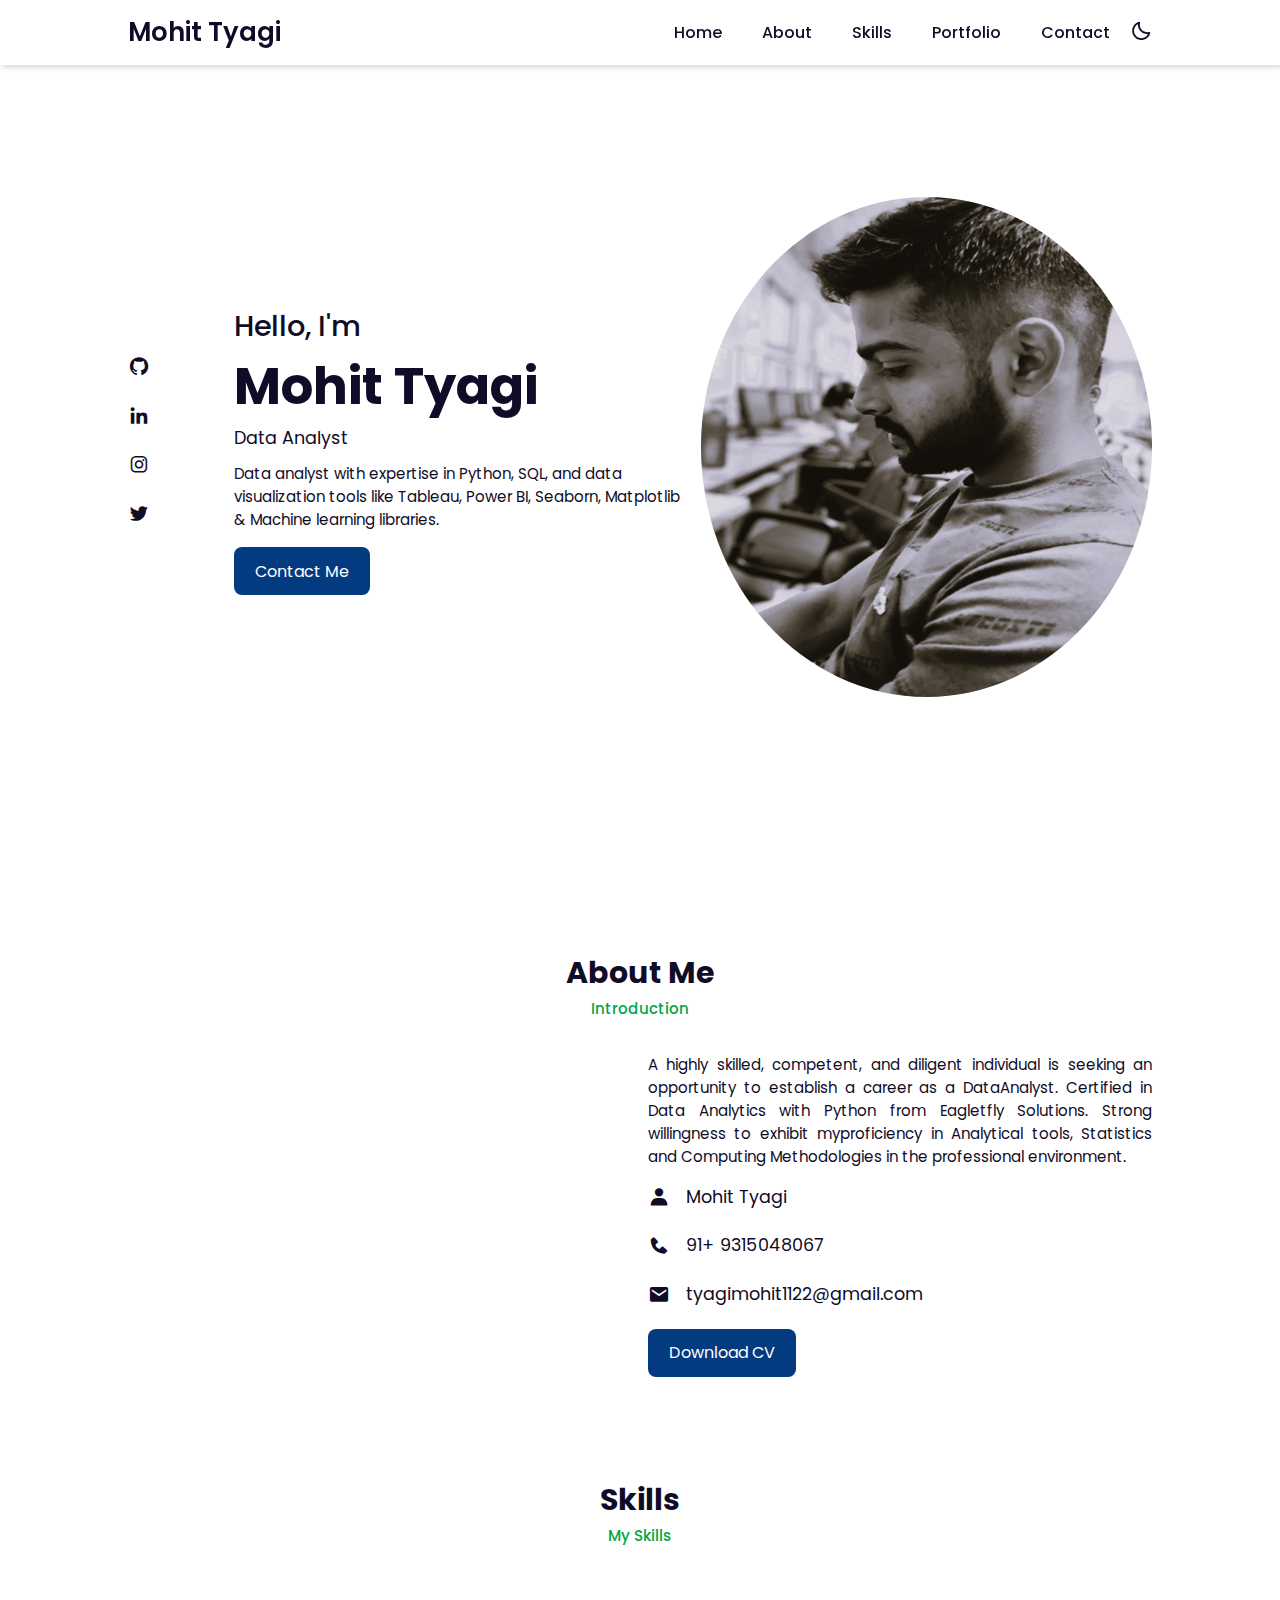
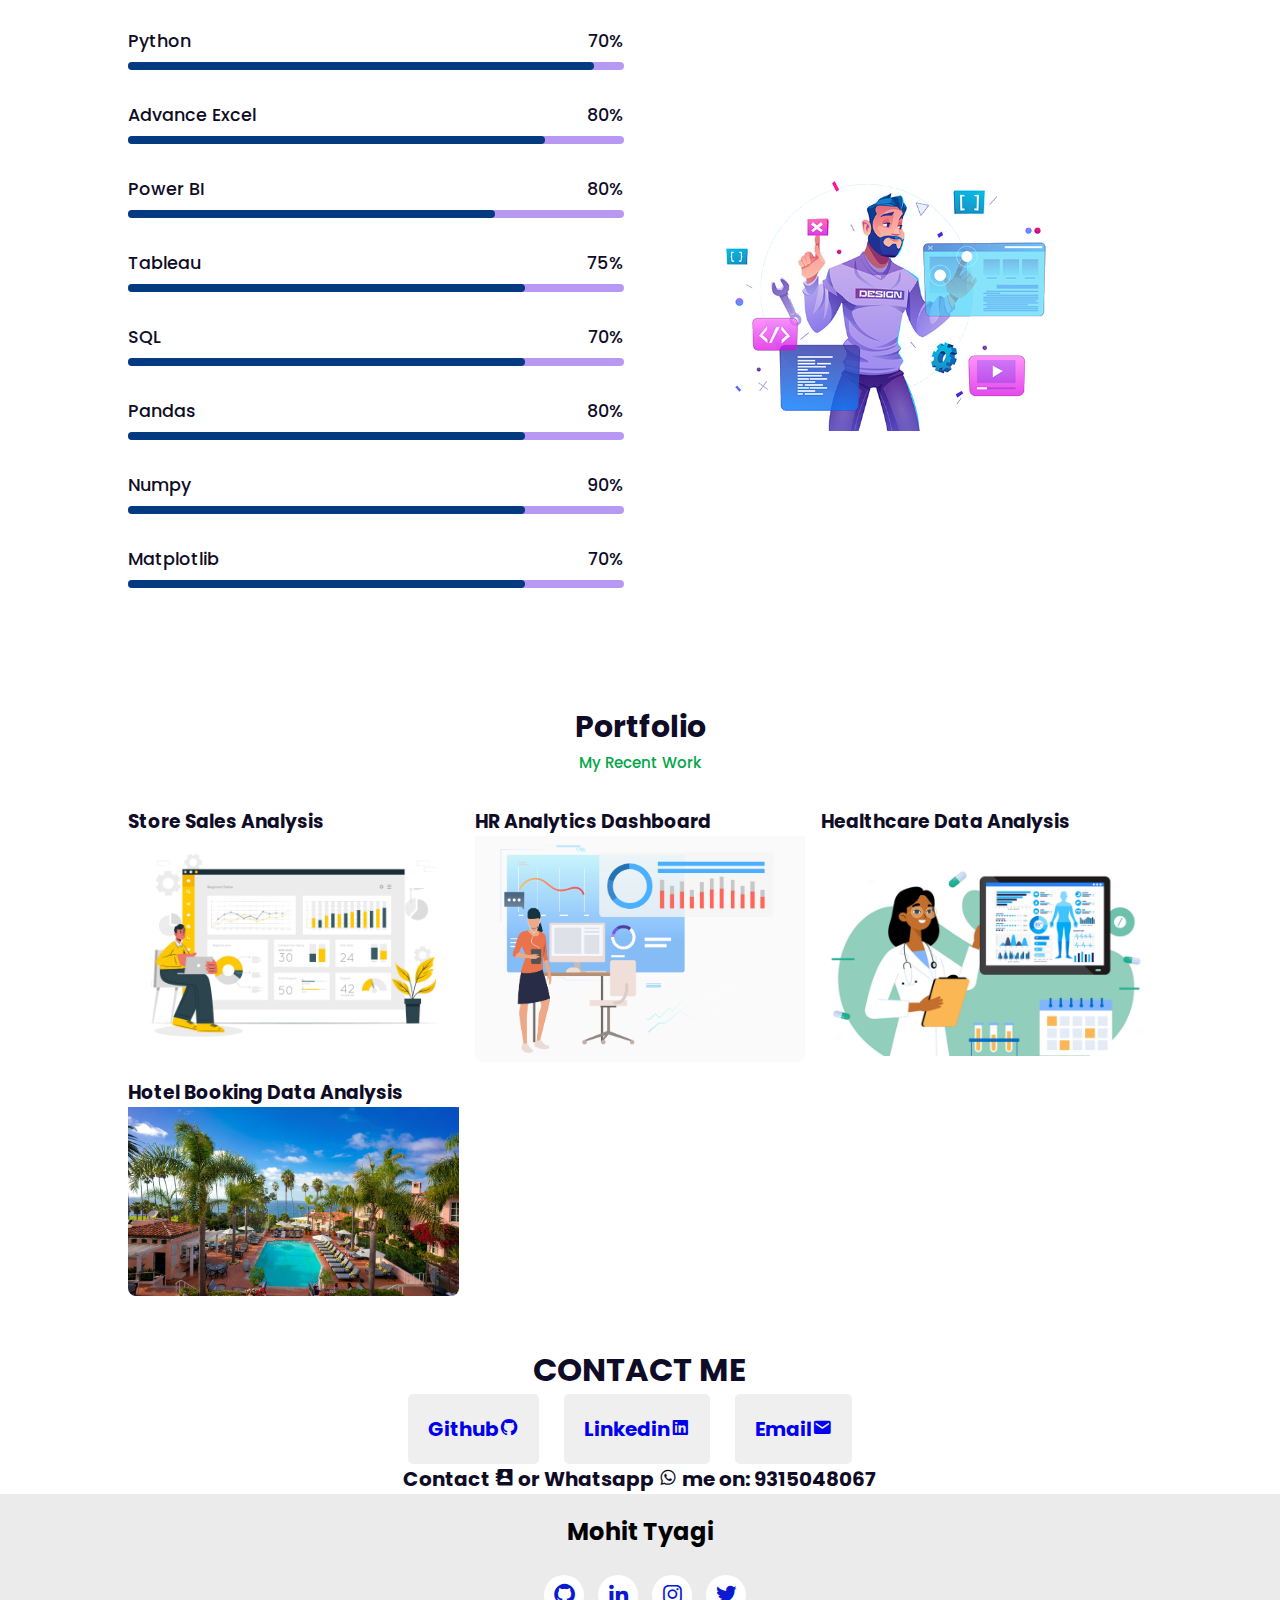
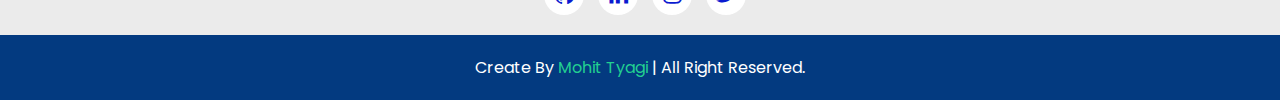
==== Portfolio/index.html @ dcdd5f5b "Add files via upload" ====
<!DOCTYPE html>
<html lang="en">
<head>
    <meta charset="UTF-8">
    <meta http-equiv="X-UA-Compatible" content="IE=edge">
    <meta name="viewport" content="width=device-width, initial-scale=1.0">
    <title>Portfolio Website</title>
    <!-- Link To CSS -->
    <link rel="stylesheet" href="style.css">
    <!-- Box Icons -->
    <link rel="stylesheet" href="https://cdn.jsdelivr.net/npm/boxicons@latest/css/boxicons.min.css">
 
</head>
<body>
    <!-- Navbar -->
    <header>
        <a href="#" class="logo">Mohit Tyagi</a>
 
        <div class="bx bx-menu" id="menu-icon"></div>
 
        <ul class="navbar">
            <li><a href="#home">Home</a></li>
            <li><a href="#about">About</a></li>
            <li><a href="#skills">Skills</a></li>
            <li><a href="#portfolio">Portfolio</a></li>
            <li><a href="#contact">Contact</a></li>
            <div class="bx bx-moon" id="darkmode"></div>
        </ul>
    </header>
    <!-- Home -->
 
    <section class="home" id="home">
        <div class="social">
            <a href="https://github.com/MohitT12", target="_blank"><i class='bx bxl-github'></i></a>
            <a href="https://www.linkedin.com/in/mohittyagi1122", target="_blank"><i class='bx bxl-linkedin'></i></a>
            <a href="https://instagram.com/mohit__tyagi__?igshid=ZDdkNTZiNTM=", target="_blank"><i class='bx bxl-instagram' ></i></a>
            <a href="https://twitter.com/mohittyagi1122", target="_blank"><i class='bx bxl-twitter' ></i></i></a>

        </div>
        <div class="home-img">
            <img src="Images/SAVE_20191021_151346.jpg" alt="">
        </div>
        <div class="home-text">
            <span>Hello, I'm</span>
            <h1>Mohit Tyagi</h1>
            <h2>Data Analyst</h2>
            <p>Data analyst with expertise in Python, SQL, and data visualization tools like Tableau, Power BI, Seaborn, Matplotlib & Machine learning libraries.</p>
            <a href="#contact" class="btn">Contact Me</a>
        </div>
 
    </section>
    <!-- About -->
    <section class="about" id="about">
        <div class="heading">
            <h2>About Me</h2>
            <span>Introduction</span>
        </div>
        <!-- About Content -->
        <div class="about-container">
            <div class="about-img">
                <img src="" alt="">
            </div>
            <div class="about-text">
                <p>A highly skilled, competent, and diligent individual is seeking an opportunity to establish a career as a DataAnalyst. Certified in Data Analytics with Python from Eagletfly Solutions. Strong willingness to exhibit myproficiency in Analytical tools, Statistics and Computing Methodologies in the professional environment.</p>
                <div class="information">
                    <!-- Box 1 -->
                    <div class="info-box">
                        <i class='bx bxs-user' ></i>
                        <span>Mohit Tyagi</span>
                    </div>
                    <!-- Box 2 -->
                    <div class="info-box">
                        <i class='bx bxs-phone' ></i>
                        <span>91+ 9315048067</span>
                    </div>
                    <!-- Box 3 -->
                    <div class="info-box">
                        <i class='bx bxs-envelope' ></i>
                        <span>tyagimohit1122@gmail.com</span>
                    </div>
                </div>
                <a href="Images/Mohit_Resume.pdf" download class="btn">Download CV</a>
            </div>
        </div>
    </section>
    <!-- Skills -->
    <section class="skills" id="skills">
        <div class="heading">
            <h2>Skills</h2>
            <span>My Skills</span>
        </div>
        <!-- Skills Content -->
        <div class="skills-container">
            <div class="bars">
                <!-- Box 1 -->
                <div class="bars-box">
                    <h3>Python</h3>
                    <span>70%</span>
                    <div class="light-bar"></div>
                    <div class="percent-bar html-bar"></div>
                </div>
                <!-- Box 2 -->
                <div class="bars-box">
                    <h3>Advance Excel</h3>
                    <span>80%</span>
                    <div class="light-bar"></div>
                    <div class="percent-bar css-bar"></div>
                </div>
                <!-- Box 3 -->
                <div class="bars-box">
                    <h3>Power BI</h3>
                    <span>80%</span>
                    <div class="light-bar"></div>
                    <div class="percent-bar js-bar"></div>
                </div>
                <!-- Box 4 -->
                <div class="bars-box">
                    <h3>Tableau</h3>
                    <span>75%</span>
                    <div class="light-bar"></div>
                    <div class="percent-bar react-bar"></div>
                </div>
                <!-- Box 5 -->
                <div class="bars-box">
                    <h3>SQL</h3>
                    <span>70%</span>
                    <div class="light-bar"></div>
                    <div class="percent-bar react-bar"></div>
                </div>
                <!-- Box 6 -->
                <div class="bars-box">
                    <h3>Pandas</h3>
                    <span>80%</span>
                    <div class="light-bar"></div>
                    <div class="percent-bar react-bar"></div>
                </div>
                <!-- Box 7 -->
                <div class="bars-box">
                    <h3>Numpy</h3>
                    <span>90%</span>
                    <div class="light-bar"></div>
                    <div class="percent-bar react-bar"></div>
                </div>
                <!-- Box 8 -->
                <div class="bars-box">
                    <h3>Matplotlib</h3>
                    <span>70%</span>
                    <div class="light-bar"></div>
                    <div class="percent-bar react-bar"></div>
                </div>
            </div>
            <div class="skills-img">
                <img src="Images\123.png" alt="">
            </div>
        </div>
 
    </section>
    <!-- Services -->
    
    <!-- Portfolio -->
    <section class="portfolio" id="portfolio">
        <div class="heading">
            <h2>Portfolio</h2>
            <span>My Recent Work</span>
        </div>
        <div class="portfolio-content">
            <div class="portfolio-img">
                <h3>Store Sales Analysis</h3>
                <a href="https://github.com/MohitT12/Store-Sales-Data-Analysis" target="_blank"><img src="Images\4720780.jpg" alt=""></a>
            </div>
            <div class="portfolio-img">
                <h3>HR Analytics Dashboard</h3>
                <a href="https://public.tableau.com/app/profile/mohit.tyagi2062/viz/HRAnalysticsDashboard_16780109000450/HRAnalytics" target="_blank"><img src="Images\21466.jpg" alt=""></a>
            </div>
            <div class="portfolio-img">
                <h3>Healthcare Data Analysis</h3>
                <a href="https://github.com/MohitT12/Data-Analysis-using-python/blob/main/Healthcare%20EDA%20Project.ipynb" target="_blank"><img src="Images\tinywow_image5_17472789.png" alt=""></a>
            </div>
            <div class="portfolio-img">
                <h3>Hotel Booking Data Analysis</h3>
                <a href="https://github.com/MohitT12/Hotel-Booking-Data-Analysis" target="_blank"><img src="Images\donald-teel-CFyJZMDyJJY-unsplash.jpg" alt=""></a>
            </div>
            <div class="portfolio-img">
                <img src="blog-7.jpg" alt="">
            </div>
            
        </div>
    </section>
    <!-- Contact -->
    <div id="contact">
        <h1>CONTACT ME</h1>
        <button><a href="https://github.com/MohitT12", target="_blank">Github<i class='bx bxl-github'></i><span></span></a></button>
        <button><a href="https://www.linkedin.com/in/mohittyagi1122", target="_blank">Linkedin<i class='bx bxl-linkedin-square'></i><span></span></a></button>
        <button><a href="mailto: tyagimohit1122@gmail.com", target="_blank">Email<i class='bx bxs-envelope'></i><span></span></a></button>
        <p>Contact <i class='bx bxs-contact'></i> or Whatsapp <i class='bx bxl-whatsapp' ></i> me on: 9315048067</p>
    </div>
    <!-- Footer -->
    <div class="footer">
        <h2>Mohit Tyagi</h2>
        <div class="footer-social">
            <a href="https://github.com/MohitT12", target="_blank"><i class='bx bxl-github'></i></a>
            <a href="https://www.linkedin.com/in/mohittyagi1122"><i class='bx bxl-linkedin'></i></a>
            <a href="https://instagram.com/mohit__tyagi__?igshid=ZDdkNTZiNTM="><i class='bx bxl-instagram' ></i></a>
            <a href="https://twitter.com/mohittyagi1122"><i class='bx bxl-twitter' ></i></i></a>
        </div>
 
    </div>
    <!-- Copyright -->
    <div class="copyright">
        <p>Create By <a href="">Mohit Tyagi</a> | All Right Reserved.</p>
    </div>
 
 
 
    <!-- Link To JS -->
    <script src="script.js"></script>
</body>
</html>
---- Portfolio/style.css ----
/* Google Fonts */
@import url("https://fonts.googleapis.com/css2?family=Poppins:wght@200;300;400;500;600;700&display=swap");
* {
  margin: 0;
  padding: 0;
  box-sizing: border-box;
  list-style: none;
  text-decoration: none;
  scroll-behavior: smooth;
  scroll-padding-top: 2rem;
  font-family: "Poppins", sans-serif;
}
:root {
  --main-color: #033a80;
  --bg-color: #fff;
  --text-color: #0f0c27;
  --hover: hsl(260, 100%, 51%);
 
  --big-font: 3.2rem;
  --medium-font: 1.8rem;
  --p-font: 0.941rem;
}
section {
  padding: 50px 10%;
}
body.active {
  --text-color: #fff;
  --bg-color: #0f0c27;
}
body {
  background: var(--bg-color);
  color: var(--text-color);
}
*::selection {
  color: var(--bg-color);
  background: var(--main-color);
}
.heading {
  text-align: center;
}
.heading h2 {
  font-size: 30px;
}
 
.heading span {
  font-size: var(--p-font);
  color: rgb(2, 166, 70);
}
header {
  position: fixed;
  width: 100%;
  top: 0;
  right: 0;
  z-index: 1000;
  display: flex;
  align-items: center;
  justify-content: space-between;
  background: var(--bg-color);
  padding: 13px 10%;
  transition: 0.2s;
  box-shadow: -3px -3px 7px #ffffff73,
				2px 2px 5px rgba(94, 104, 121, 0.288);
}
header.shadow {
  box-shadow: 0 0 4px rgb(14 55 54 / 15%);
}
.logo {
  font-size: 1.61rem;
  font-weight: 600;
  color: var(--text-color);
}
.navbar {
  display: flex;
}
.navbar a {
  font-size: 1rem;
  padding: 10px 20px;
  color: var(--text-color);
  font-weight: 500;
}
.navbar a:hover {
  color: var(--hover);
}
#menu-icon {
  font-size: 24px;
  cursor: pointer;
  z-index: 10001;
  display: none;
}
#darkmode {
  font-size: 22px;
  cursor: pointer;
}
.home {
  position: relative;
  width: 100%;
  min-height: 100vh;
  display: grid;
  grid-template-columns: 0.2fr 1fr 1fr;
  align-items: center;
  gap: 1rem;
}
.home-img {
  order: 3;
}
.home-img img {
  width: 100%;
  border-radius: 50%;
  height: 500px;
}

.home-img img:hover{
  box-shadow: 0 0 2px 1px rgba(0, 140, 186, 0.5);
}

.home-text span {
  font-size: var(--medium-font);
  font-weight: 500;
}
.home-text h1 {
  font-size: var(--big-font);
}
.home-text h2 {
  font-size: 1.1rem;
  font-weight: 400;
}
.home-text p {
  font-size: var(--p-font);
  font-weight: 400;
  margin: 0.7rem 0 1rem;
}
.social {
  display: flex;
  flex-direction: column;
}
.social a {
  margin-bottom: 1rem;
  font-size: 22px;
  color: var(--text-color);
}
.social a:hover {
  color: var(--hover);
}
.btn {
  display: inline-block;
  background: var(--main-color);
  color: #fff;
  padding: 0.7rem 1.3rem;
  border-radius: 0.5rem;
}
.btn:hover {
  background: var(--hover);
}
 

.about-container {
  display: grid;
  grid-template-columns: repeat(2, 1fr);
  gap: 1rem;
  margin-top: 2rem;
}
 
.about-img img {
  width: 80%;
  border-radius: 0.5rem;
}
.about-text p {
  font-size: var(--p-font);
  font-weight: 400;
  text-align: justify;
}
.information {
  margin: 1rem 0 1.4rem;
}
.information .info-box {
  display: flex;
  align-items: center;
  margin-bottom: 1.4rem;
}
.information .info-box .bx {
  font-size: 22px;
}
.information .info-box span {
  font-weight: 400;
  margin-left: 1rem;
}
.skills-container {
  display: grid;
  grid-template-columns: repeat(2, 1fr);
  align-items: center;
  gap: 2rem;
  margin-top: 4rem;
}
.skills-img img {
  width: 80%;
  padding-left: 4rem;
  object-position: center;
}
.bars-box {
  position: relative;
  display: flex;
  justify-content: space-between;
  align-items: center;
  padding: 1rem 0;
  margin-bottom: 1rem;
}
.bars-box h3,
span {
  font-size: 1.1rem;
  font-weight: 500;
}
.light-bar {
  position: absolute;
  bottom: 0;
  left: 0;
  width: 100%;
  height: 0.5rem;
  background: hsla(260, 100%, 44%, 0.4);
  border-radius: 0.5rem;
}
.percent-bar {
  position: absolute;
  bottom: 0;
  left: 0;
  height: 0.5rem;
  background: var(--main-color);
  border-radius: 0.5rem;
}
.html-bar {
  width: 94%;
}
.css-bar {
  width: 84%;
}
.js-bar {
  width: 74%;
}
.react-bar {
  width: 80%;
}
.services-content {
  display: grid;
  grid-template-columns: repeat(auto-fit, minmax(200px, auto));
  justify-content: center;
  gap: 1rem;
  margin-top: 2rem;
}
.services-box {
  padding: 20px;
  width: 260px;
  display: flex;
  flex-direction: column;
  align-items: center;
  text-align: center;
  border-radius: 0.5rem;
  border-bottom: 2px solid var(--main-color);
  box-shadow: 0 2px 7px rgb(14 55 54 / 15%);
}
.services-box:hover{
 background-color: #02225a;
}

.services-box h3 {
  font-size: 1rem;
  font-weight: 600;
  margin: 0.7rem 0 0.4rem;
}
.services-box:hover h3{
  color: #fff;
}
.services-box .bx {
  padding-top: 2rem;
  font-size: 54px;
  color: var(--main-color);
}
.services-box:hover .bx{
  color: #22cf91;
}
.services-box a {
  color: var(--main-color);
  font-size: var(--p-font);
  font-weight: 500;
}
.services-box:hover a{
  color: #8b8a8f;
}
.portfolio-content {
  display: grid;
  grid-template-columns: repeat(auto-fit, minmax(280px, auto));
  gap: 1rem;
  margin-top: 2rem;
}
.portfolio-img {
  overflow: hidden;
  border-radius: 0.5rem;
}
.portfolio-img img {
  width: 100%;
  display: block;
}
.portfolio-img img:hover {
  transform: scale(1.1);
  transition: 1s;
}
.contact-form {
  display: grid;
  place-items: center;
  margin-top: 2rem;
}
.contact-form form {
  display: flex;
  flex-direction: column;
  width: 650px;
}
form input,
textarea {
  padding: 15px;
  border-radius: 0.5rem;
  width: 100%;
  border: none;
  outline: none;
  background: hsla(260, 100%, 44%, 0.1);
  margin-bottom: 1rem;
  color: var(--text-color);
}
form input::placeholder,
textarea::placeholder {
  color: var(--text-color);
}
form textarea {
  resize: none;
  height: 200px;
}
.contact-button {
  width: 160px;
  cursor: pointer;
  background: #2768d9;
  color: #fff;
  justify-content: center;
  text-transform: uppercase;
  letter-spacing: 1px;
  margin-left: 35%;
}
.contact-button:hover {
  background: var(--hover);
}
.footer {
  display: grid;
  place-items: center;
  padding: 20px;
  background: #ebebeb;
  color: #000;
}
.footer h2 {
  font-size: 1.5rem;
  margin-bottom: 1.6rem;
}
.footer-social a i{
  color: rgb(10, 26, 208);
  font-size: 25px;
  margin-left: 10px;
  text-align: center;
  line-height: 40px;
  background-color: #fff;
  border-radius: 50%;
  width: 40px;
  height: 40px;
}
.copyright {
  padding: 20px;
  background: var(--main-color);
  text-align: center;
  color: #fff;
}
.copyright a{
  color: #22cf91;
}
/* Making Responsive */
@media (max-width: 991px) {
  header {
    padding: 18px 4%;
  }
  section {
    padding: 50px 4%;
  }
}
@media (max-width: 881px) {
  :root {
    --big-font: 2.7rem;
    --medium-font: 1.4rem;
  }
}
@media (max-width: 768px) {
  :root {
    --big-font: 2.4rem;
    --medium-font: 1.2rem;
  }
  header {
    padding: 11px 4%;
  }
  #menu-icon {
    display: initial;
    color: var(--text-color);
  }
  header .navbar {
    position: absolute;
    top: -500px;
    left: 0;
    right: 0;
    display: flex;
    flex-direction: column;
    background: var(--bg-color);
    box-shadow: 0 4px 4px rgb(0 0 0 / 10%);
    transition: 0.2s ease;
    text-align: center;
  }
  .navbar.active {
    top: 100%;
  }
  .navbar a {
    padding: 1.5rem;
    display: block;
    background: var(--bg-color);
  }
  #darkmode {
    position: absolute;
    top: 1.4rem;
    right: 2rem;
  }
  .scroll-down {
    display: none;
  }
  .home {
    grid-template-columns: 0.5fr 3fr;
  }
  .home-text {
    grid-column: 1/3;
    padding-left: 1.4rem;
  }
  .home-img {
    order: initial;
  }
  .about-container {
    grid-template-columns: 1fr;
  }
  .about-img {
    display: flex;
    justify-content: center;
  }
  .skills-container {
    grid-template-columns: 1fr;
  }
  .skills-img img {
    padding-left: 0;
  }
  .skills-img {
    padding-top: 2rem;
    display: flex;
    justify-content: center;
  }
  .contact-form form{
    width: 300px;
  }
  .contact-button{
    margin-left: 25%;
  }
}

#contact{
  height: 50%;
  width: 40%;
  margin: auto;
  text-align: center;
  font-family:system-ui, -apple-system, BlinkMacSystemFont, 'Segoe UI', Roboto, Oxygen, Ubuntu, Cantarell, 'Open Sans', 'Helvetica Neue', sans-serif;
}

#contact>button{
  margin-right: 20px;
  padding: 20px;
  border: none;
  border-radius: 5px;
}

#contact>button>a{
  text-decoration: none;
  font-size: 20px;
  font-weight: bold;
}

#contact>button:hover{
  background-color: blue;
}

#contact>button:hover *{
  color:white;
}

#contact>p{
  font-size: 20px;
  font-weight: bolder;
}

@media (max-width: 340px) {
  :root {
    --big-font: 1.7rem;
    --medium-font: 1.1rem;
  }
  .home-text span {
    font-size: 1rem;
  }
  .home-text h2 {
    font-size: 0.9rem;
    font-weight: 500;
  }
  .information .info-box span {
    font-size: 1rem;
  }
  .portfolio-content {
    grid-template-columns: repeat(auto-fit, minmax(200px, auto));
  }
  .contact-form form{
    width: 300px;
  }
  .contact-button{
    margin-left: 25%;
  }
}
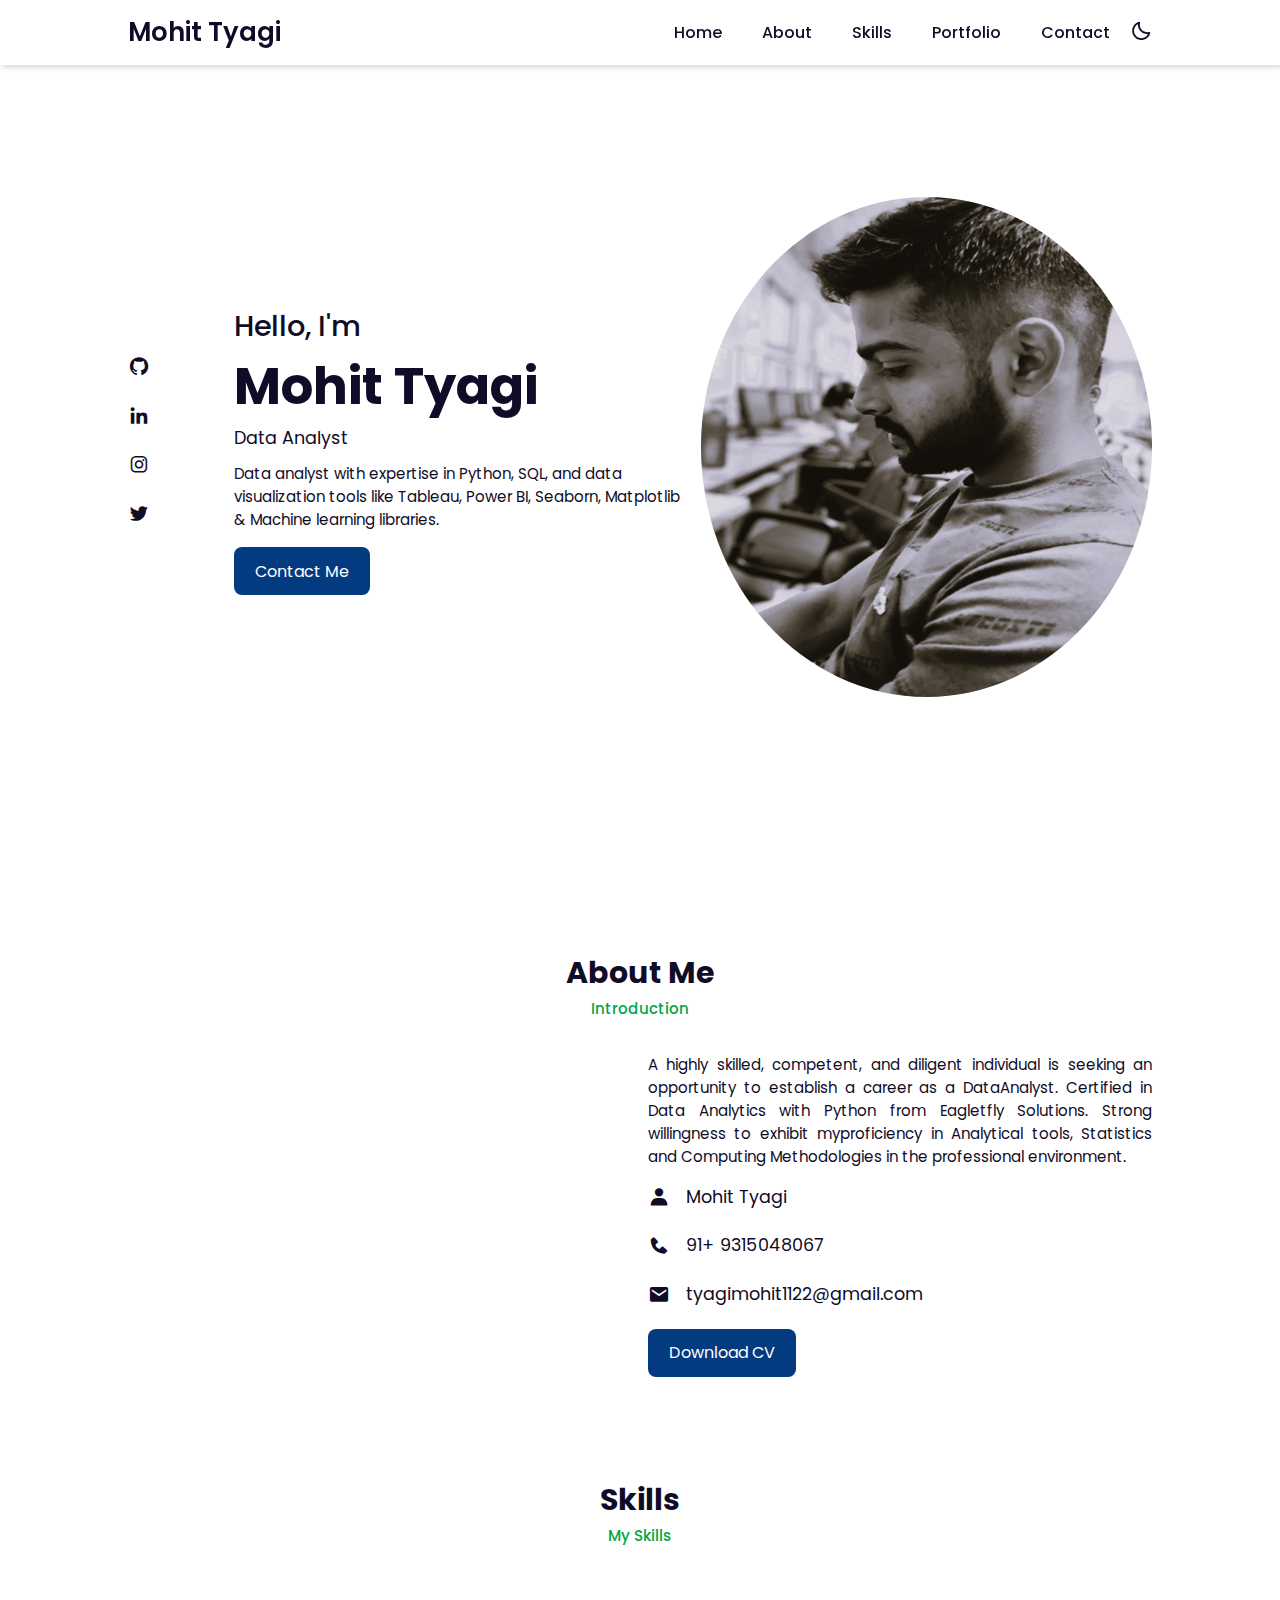
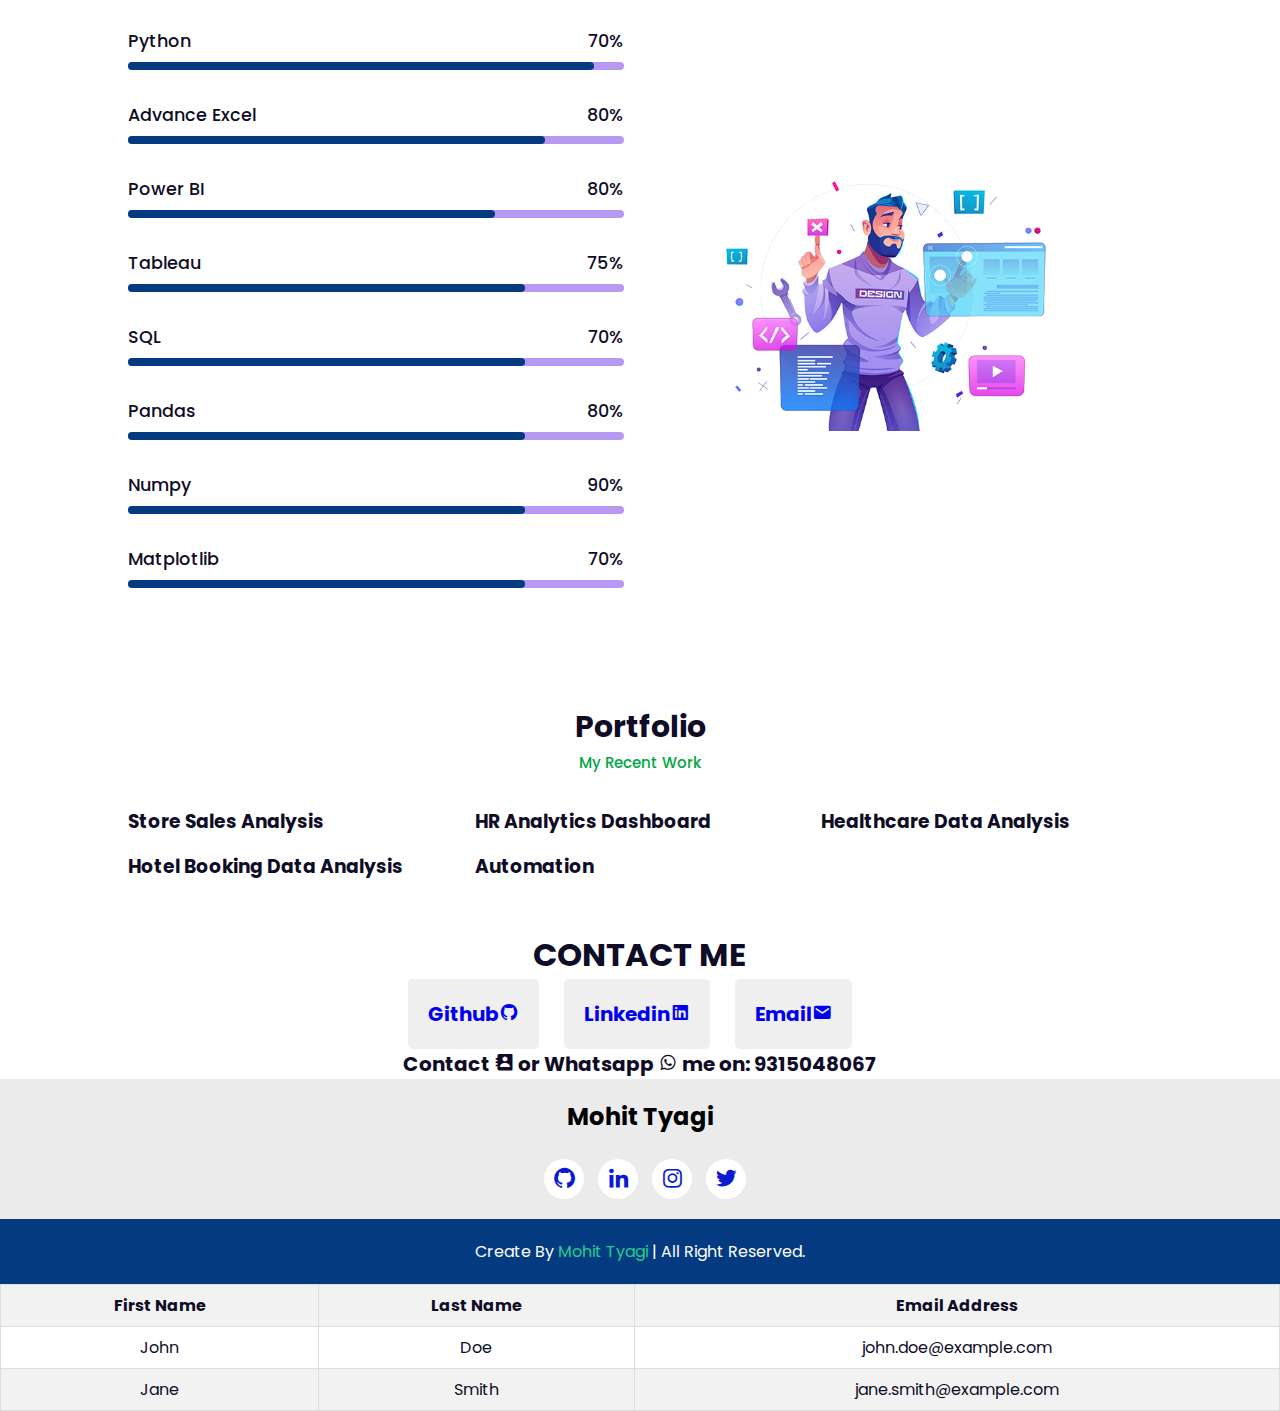
==== commit cb3e1ecb: "Add files via upload" ====
--- a/Portfolio/index.html
+++ b/Portfolio/index.html
@@ -7,6 +7,7 @@
     <title>Portfolio Website</title>
     <!-- Link To CSS -->
     <link rel="stylesheet" href="style.css">
+    
     <!-- Box Icons -->
     <link rel="stylesheet" href="https://cdn.jsdelivr.net/npm/boxicons@latest/css/boxicons.min.css">
  
@@ -79,7 +80,7 @@
                         <span>tyagimohit1122@gmail.com</span>
                     </div>
                 </div>
-                <a href="Images/Mohit_Resume.pdf" download class="btn">Download CV</a>
+                <a href="Images/MohitTyagi.pdf" download class="btn">Download CV</a>
             </div>
         </div>
     </section>
@@ -155,8 +156,7 @@
         </div>
  
     </section>
-    <!-- Services -->
-    
+
     <!-- Portfolio -->
     <section class="portfolio" id="portfolio">
         <div class="heading">
@@ -166,22 +166,23 @@
         <div class="portfolio-content">
             <div class="portfolio-img">
                 <h3>Store Sales Analysis</h3>
-                <a href="https://github.com/MohitT12/Store-Sales-Data-Analysis" target="_blank"><img src="Images\4720780.jpg" alt=""></a>
+                <a href="https://github.com/MohitT12/Store-Sales-Data-Analysis" target="_blank"><img src="https://img.freepik.com/free-vector/people-analyzing-growth-charts_23-2148866843.jpg?size=626&ext=jpg&ga=GA1.1.583165773.1681112926&semt=ais" alt=""></a>
             </div>
             <div class="portfolio-img">
                 <h3>HR Analytics Dashboard</h3>
-                <a href="https://public.tableau.com/app/profile/mohit.tyagi2062/viz/HRAnalysticsDashboard_16780109000450/HRAnalytics" target="_blank"><img src="Images\21466.jpg" alt=""></a>
+                <a href="https://public.tableau.com/app/profile/mohit.tyagi2062/viz/HRAnalysticsDashboard_16780109000450/HRAnalytics" target="_blank"><img src="https://img.freepik.com/free-vector/global-trading-stock-market-analysis-international-commerce-statistics-analyzing-economic-globalization-environment-data-analytics-concept_335657-751.jpg?size=626&ext=jpg&ga=GA1.1.583165773.1681112926&semt=ais" alt=""></a>
             </div>
             <div class="portfolio-img">
                 <h3>Healthcare Data Analysis</h3>
-                <a href="https://github.com/MohitT12/Data-Analysis-using-python/blob/main/Healthcare%20EDA%20Project.ipynb" target="_blank"><img src="Images\tinywow_image5_17472789.png" alt=""></a>
+                <a href="https://github.com/MohitT12/Data-Analysis-using-python/blob/main/Healthcare%20EDA%20Project.ipynb" target="_blank"><img src="https://img.freepik.com/free-photo/medical-banner-with-doctor-patient_23-2149611238.jpg?size=626&ext=jpg&ga=GA1.1.583165773.1681112926&semt=ais" alt=""></a>
             </div>
             <div class="portfolio-img">
                 <h3>Hotel Booking Data Analysis</h3>
-                <a href="https://github.com/MohitT12/Hotel-Booking-Data-Analysis" target="_blank"><img src="Images\donald-teel-CFyJZMDyJJY-unsplash.jpg" alt=""></a>
-            </div>
-            <div class="portfolio-img">
-                <img src="blog-7.jpg" alt="">
+                <a href="https://github.com/MohitT12/Hotel-Booking-Data-Analysis" target="_blank"><img src="https://img.freepik.com/free-vector/business-people-with-thumb-up-modern-trendy-lifestyle-hotel_335657-2474.jpg?size=626&ext=jpg&ga=GA1.1.583165773.1681112926&semt=ais" alt=""></a>
+            </div>
+            <div class="portfolio-img">
+                <h3>Automation</h3>
+                <a href="https://github.com/MohitT12/Instagram-Automation" target="_blank"><img src="https://img.freepik.com/premium-vector/abstract-wireframe-low-polygonal-3d-gears_127544-1123.jpg?size=626&ext=jpg&ga=GA1.1.583165773.1681112926&semt=sph" alt=""></a>
             </div>
             
         </div>
@@ -209,6 +210,29 @@
     <div class="copyright">
         <p>Create By <a href="">Mohit Tyagi</a> | All Right Reserved.</p>
     </div>
+
+    <table>
+        <thead>
+          <tr>
+            <th>First Name</th>
+            <th>Last Name</th>
+            <th>Email Address</th>
+          </tr>
+        </thead>
+        <tbody>
+          <tr>
+            <td>John</td>
+            <td>Doe</td>
+            <td>john.doe@example.com</td>
+          </tr>
+          <tr>
+            <td>Jane</td>
+            <td>Smith</td>
+            <td>jane.smith@example.com</td>
+          </tr>
+        </tbody>
+      </table>
+      
  
  
  
--- a/Portfolio/style.css
+++ b/Portfolio/style.css
@@ -524,4 +524,25 @@
   .contact-button{
     margin-left: 25%;
   }
-}+}
+
+table {
+  border-collapse: collapse;
+  width: 100%;
+  text-align: center;
+}
+
+th {
+  background-color: #f2f2f2;
+  border: 1px solid #ddd;
+  padding: 8px;
+}
+
+td {
+  border: 1px solid #ddd;
+  padding: 8px;
+}
+
+tr:nth-child(even) {
+  background-color: #f2f2f2;
+}
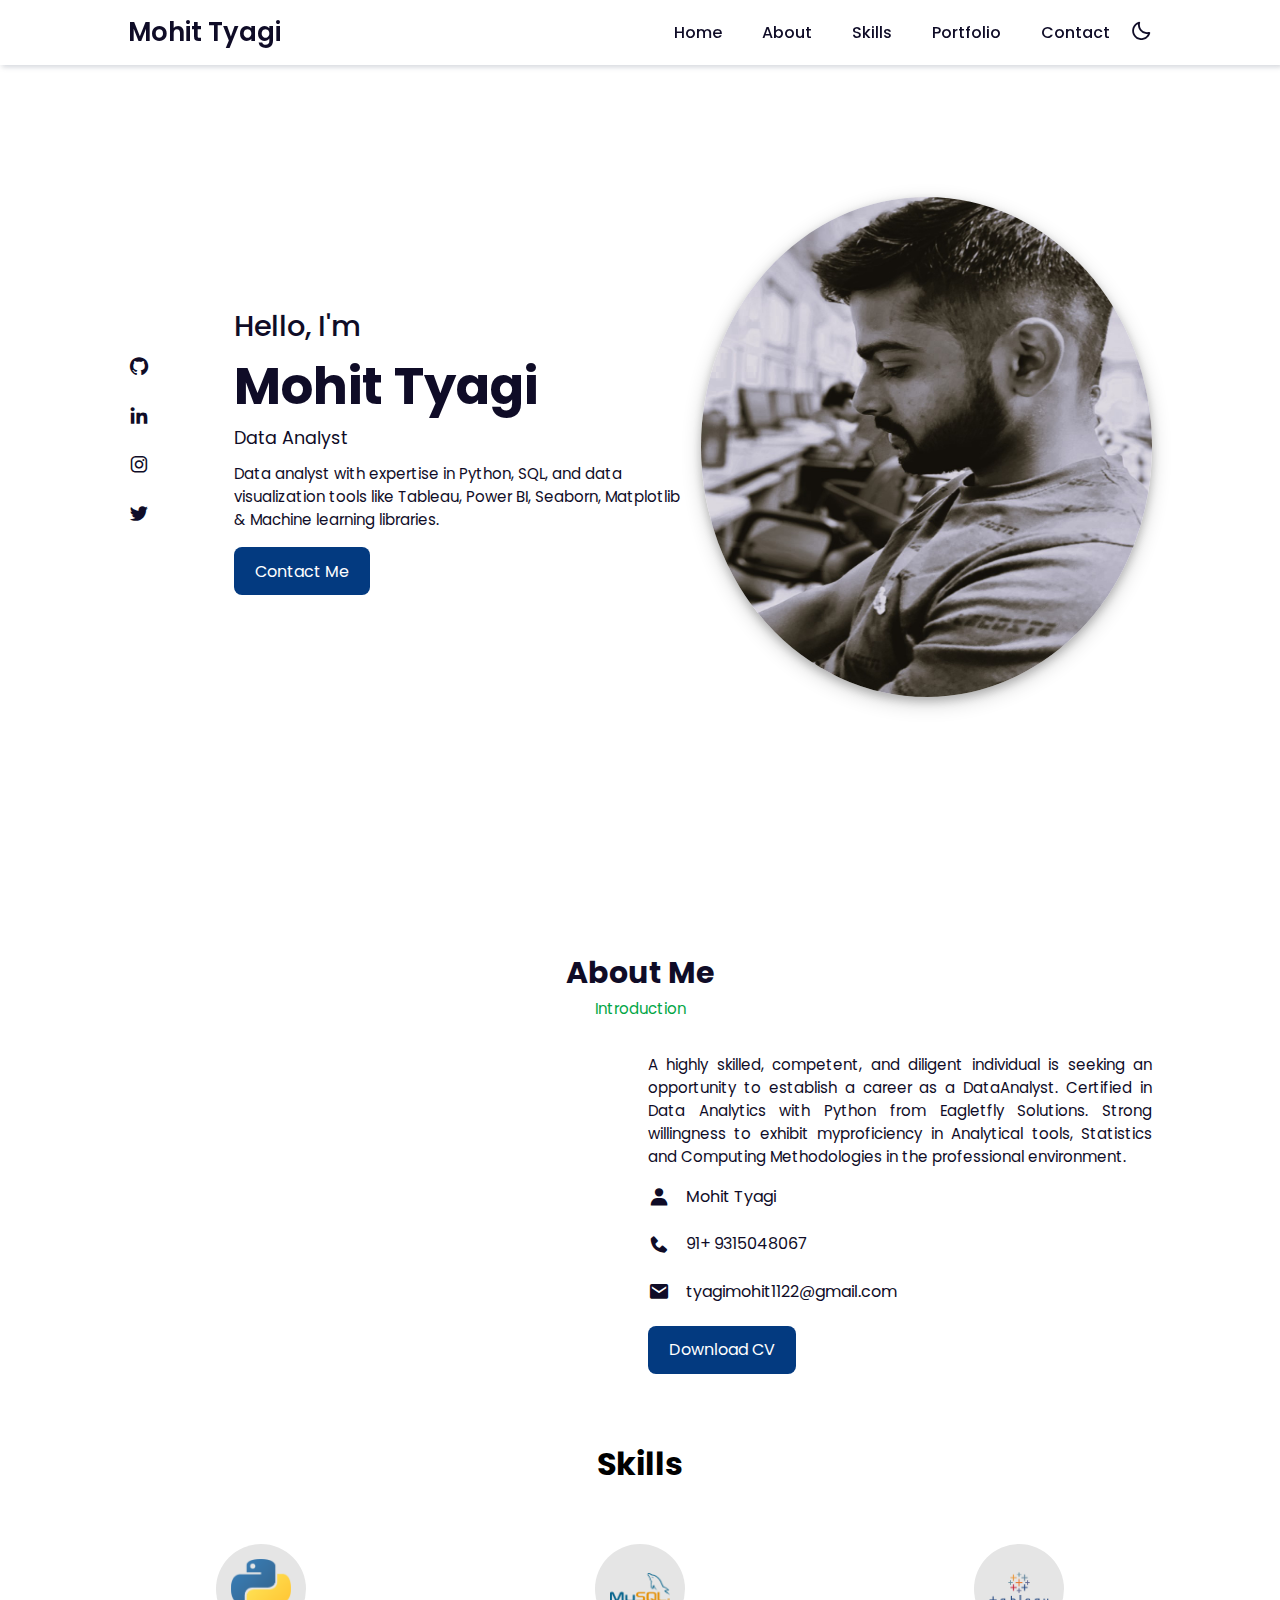
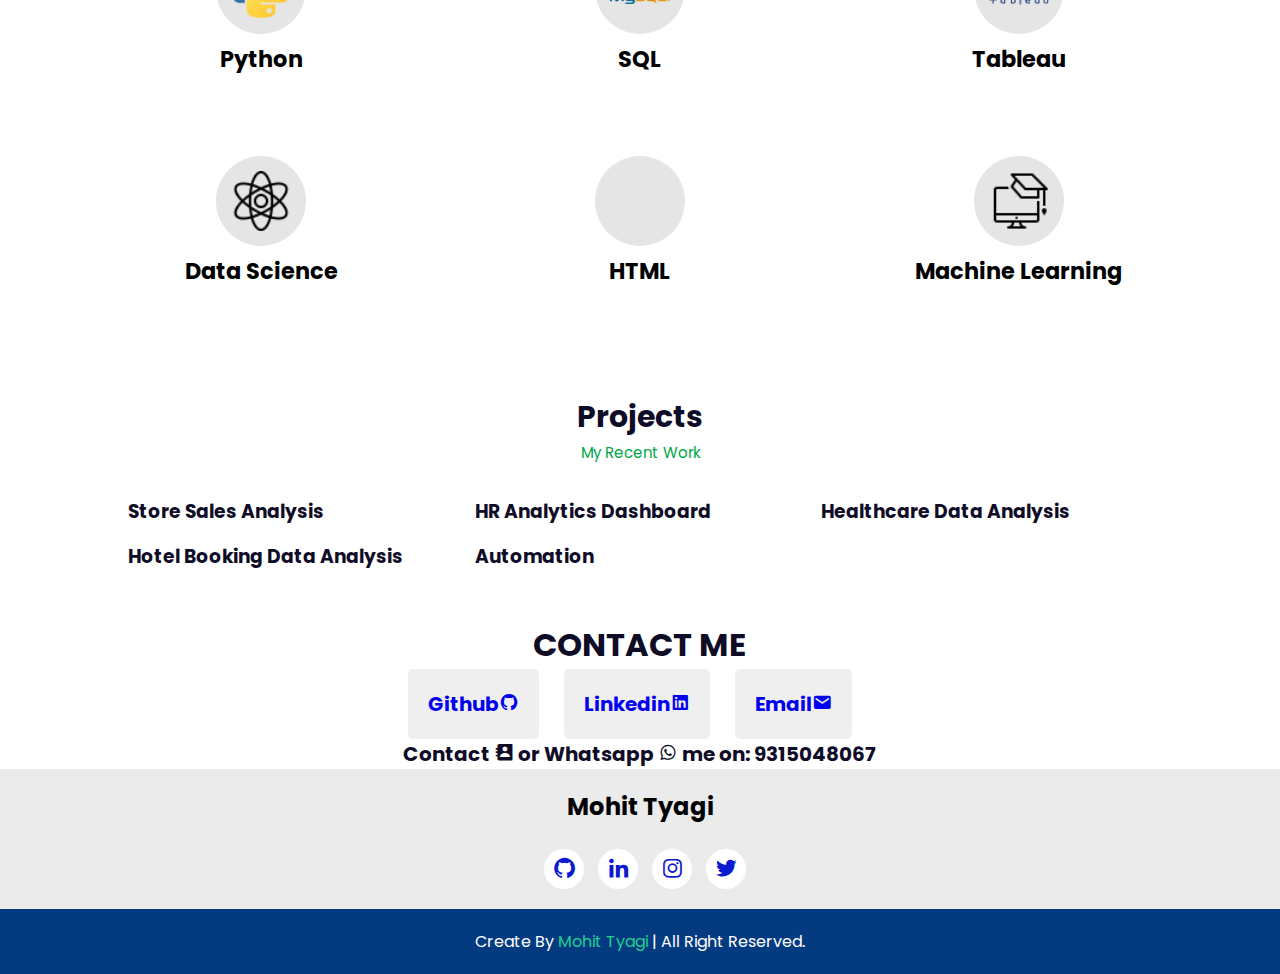
==== commit 004108b2: "Add files via upload" ====
--- a/Portfolio/index.html
+++ b/Portfolio/index.html
@@ -85,82 +85,67 @@
         </div>
     </section>
     <!-- Skills -->
-    <section class="skills" id="skills">
-        <div class="heading">
-            <h2>Skills</h2>
-            <span>My Skills</span>
-        </div>
-        <!-- Skills Content -->
-        <div class="skills-container">
-            <div class="bars">
-                <!-- Box 1 -->
-                <div class="bars-box">
+
+    <div class="inner">
+        <div class="header">
+            <h1>Skills</h1>
+        </div>
+        <div class="container">
+            <div class="skill-box">
+                <div class="skill-title">
+                    <div class="img">
+                        <img src="Images/Python.png" alt="" class="skill-icon">
+                    </div>
                     <h3>Python</h3>
-                    <span>70%</span>
-                    <div class="light-bar"></div>
-                    <div class="percent-bar html-bar"></div>
-                </div>
-                <!-- Box 2 -->
-                <div class="bars-box">
-                    <h3>Advance Excel</h3>
-                    <span>80%</span>
-                    <div class="light-bar"></div>
-                    <div class="percent-bar css-bar"></div>
-                </div>
-                <!-- Box 3 -->
-                <div class="bars-box">
-                    <h3>Power BI</h3>
-                    <span>80%</span>
-                    <div class="light-bar"></div>
-                    <div class="percent-bar js-bar"></div>
-                </div>
-                <!-- Box 4 -->
-                <div class="bars-box">
+                </div>
+            </div>
+            <div class="skill-box">
+                <div class="skill-title">
+                    <div class="img">
+                        <img src="Images/MySQL.png" alt="" class="skill-icon">
+                    </div>
+                    <h3>SQL</h3>
+                </div>
+            </div>
+            <div class="skill-box">
+                <div class="skill-title">
+                    <div class="img">
+                        <img src="Images/Tableau.png" alt="" class="skill-icon">
+                    </div>
                     <h3>Tableau</h3>
-                    <span>75%</span>
-                    <div class="light-bar"></div>
-                    <div class="percent-bar react-bar"></div>
-                </div>
-                <!-- Box 5 -->
-                <div class="bars-box">
-                    <h3>SQL</h3>
-                    <span>70%</span>
-                    <div class="light-bar"></div>
-                    <div class="percent-bar react-bar"></div>
-                </div>
-                <!-- Box 6 -->
-                <div class="bars-box">
-                    <h3>Pandas</h3>
-                    <span>80%</span>
-                    <div class="light-bar"></div>
-                    <div class="percent-bar react-bar"></div>
-                </div>
-                <!-- Box 7 -->
-                <div class="bars-box">
-                    <h3>Numpy</h3>
-                    <span>90%</span>
-                    <div class="light-bar"></div>
-                    <div class="percent-bar react-bar"></div>
-                </div>
-                <!-- Box 8 -->
-                <div class="bars-box">
-                    <h3>Matplotlib</h3>
-                    <span>70%</span>
-                    <div class="light-bar"></div>
-                    <div class="percent-bar react-bar"></div>
-                </div>
-            </div>
-            <div class="skills-img">
-                <img src="Images\123.png" alt="">
-            </div>
-        </div>
- 
-    </section>
+                </div>
+            </div>
+            <div class="skill-box">
+                <div class="skill-title">
+                    <div class="img">
+                        <img src="Images/DS.png" alt="" class="skill-icon">
+                    </div>
+                    <h3>Data Science</h3>
+                </div>
+            </div>
+            <div class="skill-box">
+                <div class="skill-title">
+                    <div class="img">
+                        <img src="Images/HTML.png" alt="" class="skill-icon">
+                    </div>
+                    <h3>HTML</h3>
+                </div>
+            </div>
+            <div class="skill-box">
+                <div class="skill-title">
+                    <div class="img">
+                        <img src="Images/Machine Learning.png" alt="" class="skill-icon">
+                    </div>
+                    <h3>Machine Learning</h3>
+                </div>
+            </div>
+        </div>
+    </div>
 
     <!-- Portfolio -->
     <section class="portfolio" id="portfolio">
         <div class="heading">
-            <h2>Portfolio</h2>
+            <h2>Projects</h2>
             <span>My Recent Work</span>
         </div>
         <div class="portfolio-content">
@@ -211,31 +196,6 @@
         <p>Create By <a href="">Mohit Tyagi</a> | All Right Reserved.</p>
     </div>
 
-    <table>
-        <thead>
-          <tr>
-            <th>First Name</th>
-            <th>Last Name</th>
-            <th>Email Address</th>
-          </tr>
-        </thead>
-        <tbody>
-          <tr>
-            <td>John</td>
-            <td>Doe</td>
-            <td>john.doe@example.com</td>
-          </tr>
-          <tr>
-            <td>Jane</td>
-            <td>Smith</td>
-            <td>jane.smith@example.com</td>
-          </tr>
-        </tbody>
-      </table>
-      
- 
- 
- 
     <!-- Link To JS -->
     <script src="script.js"></script>
 </body>
--- a/Portfolio/style.css
+++ b/Portfolio/style.css
@@ -107,10 +107,8 @@
   width: 100%;
   border-radius: 50%;
   height: 500px;
-}
-
-.home-img img:hover{
-  box-shadow: 0 0 2px 1px rgba(0, 140, 186, 0.5);
+  box-shadow: 0 4px 8px 0 rgba(0, 0, 0, 0.2), 0 6px 20px 0 rgba(0, 0, 0, 0.19);
+  cursor: pointer;
 }
 
 .home-text span {
@@ -184,48 +182,42 @@
   font-weight: 400;
   margin-left: 1rem;
 }
-.skills-container {
-  display: grid;
-  grid-template-columns: repeat(2, 1fr);
-  align-items: center;
-  gap: 2rem;
-  margin-top: 4rem;
-}
-.skills-img img {
-  width: 80%;
-  padding-left: 4rem;
-  object-position: center;
-}
-.bars-box {
-  position: relative;
-  display: flex;
-  justify-content: space-between;
-  align-items: center;
-  padding: 1rem 0;
-  margin-bottom: 1rem;
-}
-.bars-box h3,
-span {
-  font-size: 1.1rem;
+
+#project_contribution {
+  display: grid;
+  grid-template-columns: repeat(5, 1fr);
+  grid-template-rows: repeat(1, auto);
+  font-family: "Poppins", sans-serif;
+  width: 90%;
+  margin: auto;
+  gap: 50px;
+  padding-top: 100px;
+  align-content: center;
+  padding-bottom: 200px;
+  letter-spacing: 1px;
+}
+
+.conthead {
+  text-align: center;
+  color:black;
+  box-shadow: rgba(0, 0, 0, 0.24) 0px 3px 8px;
+  padding-top: 30px;
+  font-size: 20px;
+  padding-bottom: 20px;
+  transition: all 1s;
+}
+.conthead:hover {
+  transform: rotateY(360deg);
+}
+.conthead > h2 {
+  font-size: 30px;
+  font-weight: 700;
+}
+.conthead > h2 + p {
   font-weight: 500;
 }
-.light-bar {
-  position: absolute;
-  bottom: 0;
-  left: 0;
-  width: 100%;
-  height: 0.5rem;
-  background: hsla(260, 100%, 44%, 0.4);
-  border-radius: 0.5rem;
-}
-.percent-bar {
-  position: absolute;
-  bottom: 0;
-  left: 0;
-  height: 0.5rem;
-  background: var(--main-color);
-  border-radius: 0.5rem;
-}
+
+
 .html-bar {
   width: 94%;
 }
@@ -447,22 +439,8 @@
     display: flex;
     justify-content: center;
   }
-  .skills-container {
-    grid-template-columns: 1fr;
-  }
-  .skills-img img {
-    padding-left: 0;
-  }
-  .skills-img {
-    padding-top: 2rem;
-    display: flex;
-    justify-content: center;
-  }
   .contact-form form{
     width: 300px;
-  }
-  .contact-button{
-    margin-left: 25%;
   }
 }
 
@@ -526,23 +504,125 @@
   }
 }
 
-table {
-  border-collapse: collapse;
-  width: 100%;
-  text-align: center;
-}
-
-th {
-  background-color: #f2f2f2;
-  border: 1px solid #ddd;
-  padding: 8px;
-}
-
-td {
-  border: 1px solid #ddd;
-  padding: 8px;
-}
-
-tr:nth-child(even) {
-  background-color: #f2f2f2;
-}
+.header{
+  text-align: center;
+  color: black;
+  padding: 1rem;
+  position: relative;
+}
+
+.header:after{
+  position: absolute;
+  content: '';
+  bottom: 0;
+  left: 50%;
+  transform: translateX(-50%);
+  height: 4px;
+  width: 100px;
+  border: 2px;
+}
+
+.container{
+  display: grid;
+  grid-template-columns: repeat(3, 1fr);
+  justify-content: center;
+  text-align: center;
+  grid-gap: 1rem;
+  padding: 1rem 80px;
+  font-size: 1.2rem;
+}
+
+.skill-box{
+  padding: 1rem;
+  color: black;
+  cursor: pointer;
+}
+
+.skill-box:hover > .skill-title:after, .skill-box:hover > .skill-title:before{
+  width: 35px;
+}
+
+.skill-box:hover .img{
+  transform: translateY(-10px);
+}
+
+.skill-title{
+  display: flex;
+  flex-direction: column;
+  align-items: center;
+  padding: 0.5rem;
+  margin-bottom: 0.5rem;
+  position: relative;
+}
+
+.skill-title:after{
+  content: '';
+  position: absolute;
+  bottom: 0;
+  right: 50%;
+  width: 0;
+  height: 4px;
+  border-radius: 2px 0 0 2px;
+  transition: .5s;
+}
+
+.skill-title:before{
+  content: '';
+  position: absolute;
+  bottom: 0;
+  right: 50%;
+  width: 35px;
+  height: 4px;
+  border-radius: 0 2px 2px 0;
+  transition: .5s;
+}
+
+.img{
+  width: 90px;
+  height: 90px;
+  position: relative;
+  border-radius: 45px;
+  background-color: #e5e5e5;
+  display: flex;
+  justify-content: center;
+  align-items: center;
+  transition: .5s;
+}
+
+
+.skill-title h3{
+  color: black;
+  margin: 0.5rem;
+}
+
+.skill-icon{
+  width: 60px;
+}
+
+@media screen and (max-width: 990px){
+  .container{
+      grid-template-columns: repeat(2, 1fr);
+      padding: 2rem 50px;
+  }
+}
+
+@media screen and (max-width: 650px){
+  .container{
+      grid-template-columns: 1fr;
+      
+  }
+}
+
+
+@media all and (min-width: 451px) and (max-width: 750px){
+  #contact>button{
+      margin-top: 20px;
+  }
+  
+}
+
+@media all and (min-width: 100px) and (max-width: 450px) {
+  #contact>button{
+      margin-top: 20px;
+  }
+}
